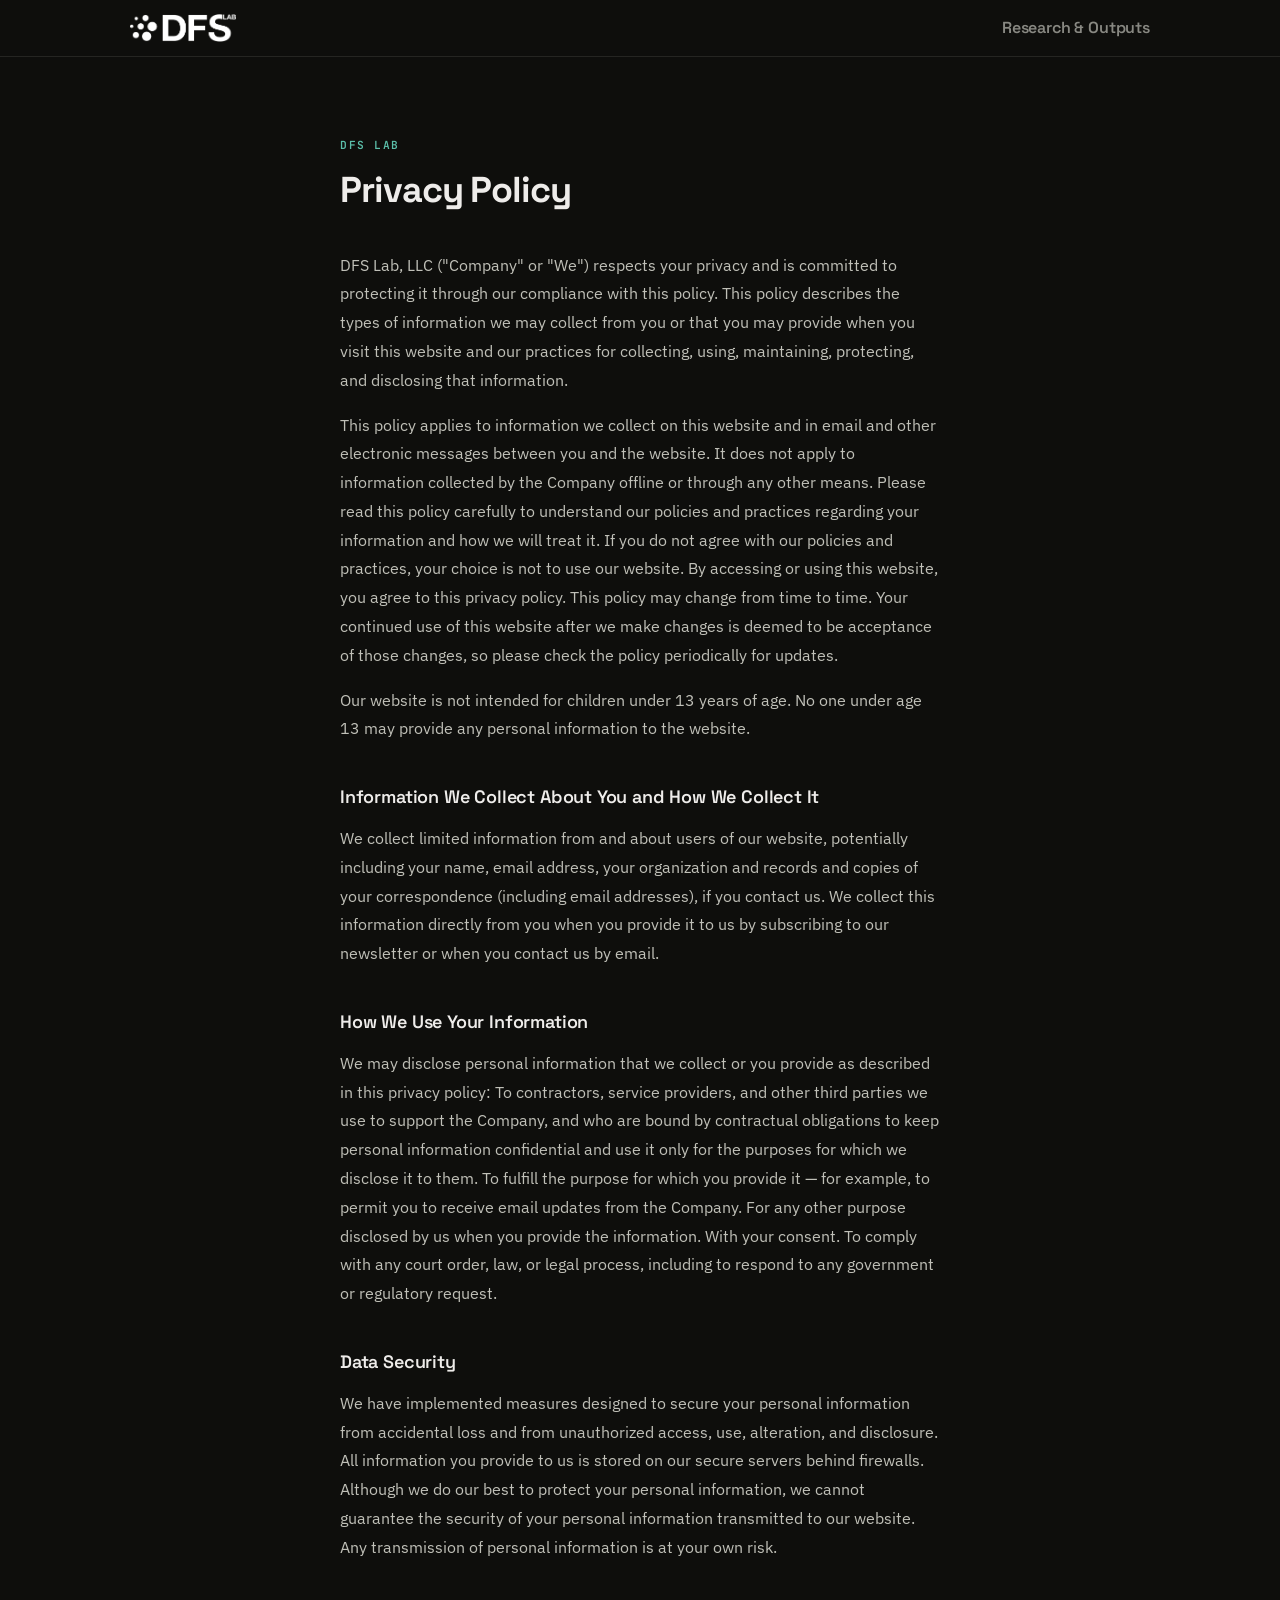
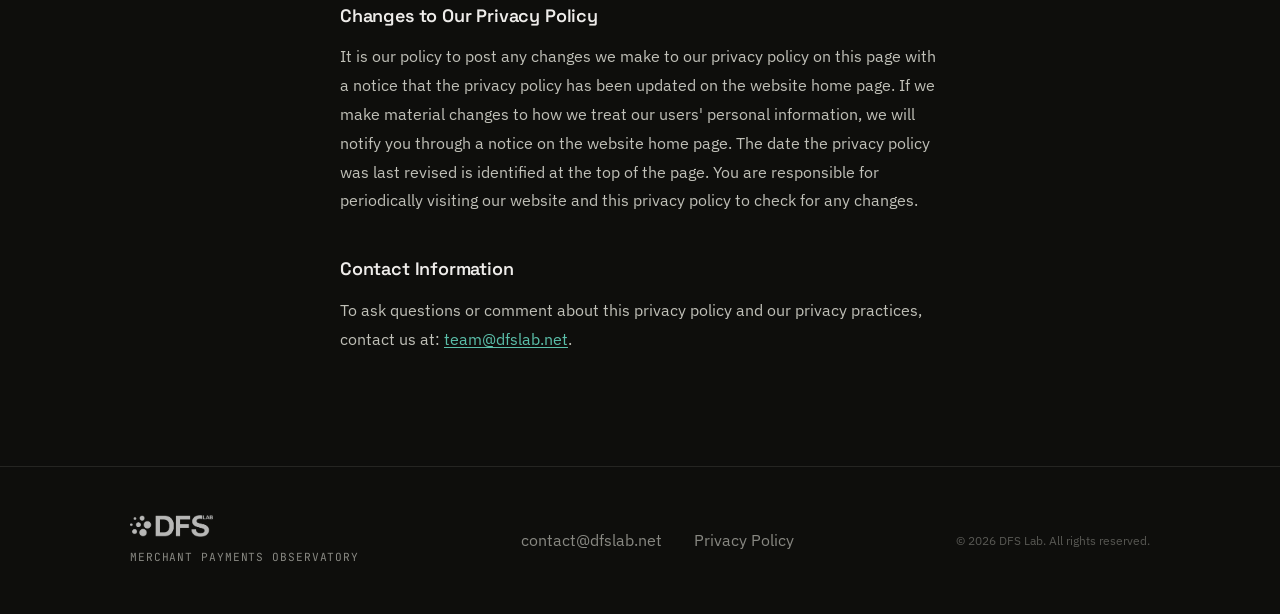
==== privacy.html @ a9be3bb3 "Add privacy policy page, remove Terms of Use, improve MPO title - Creates privacy.html with DFS Lab " ====
<!DOCTYPE html>
<html lang="en">
  <head>
    <meta charset="UTF-8" />
    <meta name="viewport" content="width=device-width, initial-scale=1.0" />

    <title>Privacy Policy — Merchant Payments Observatory</title>
    <meta name="description" content="Privacy policy for the Merchant Payments Observatory website." />

    <link rel="icon" type="image/png" sizes="32x32" href="assets/favicon-32.png" />
    <link rel="apple-touch-icon" sizes="180x180" href="assets/favicon-180.png" />

    <link rel="preconnect" href="https://fonts.googleapis.com" />
    <link rel="preconnect" href="https://fonts.gstatic.com" crossorigin />
    <link
      href="https://fonts.googleapis.com/css2?family=IBM+Plex+Sans:ital,wght@0,400;0,500;0,600;0,700;1,400&family=JetBrains+Mono:wght@500;600;700&family=Space+Grotesk:wght@400;500;600;700&display=swap"
      rel="stylesheet"
    />

    <link rel="stylesheet" href="style.css" />
    <style>
      .privacy {
        padding-block: var(--sp-20) var(--sp-24);
      }

      .privacy__inner {
        max-width: 680px;
      }

      .privacy__eyebrow {
        font-family: var(--font-mono);
        font-size: 0.7rem;
        font-weight: 600;
        letter-spacing: 0.14em;
        text-transform: uppercase;
        color: var(--color-accent);
        margin-bottom: var(--sp-4);
      }

      .privacy__title {
        font-family: var(--font-display);
        font-size: var(--text-2xl);
        font-weight: 700;
        letter-spacing: -0.03em;
        line-height: 1.1;
        color: var(--color-text);
        margin-bottom: var(--sp-10);
      }

      .privacy__body h2 {
        font-family: var(--font-display);
        font-size: var(--text-md);
        font-weight: 600;
        letter-spacing: -0.01em;
        color: var(--color-text);
        margin-top: var(--sp-10);
        margin-bottom: var(--sp-3);
      }

      .privacy__body p {
        font-family: var(--font-sans);
        font-size: var(--text-base);
        color: var(--color-text-secondary);
        line-height: 1.8;
        margin-bottom: var(--sp-4);
      }

      .privacy__body a {
        color: var(--color-accent);
        text-decoration: underline;
        text-underline-offset: 2px;
      }

      .privacy__body a:hover {
        color: var(--color-accent-hover);
      }
    </style>
  </head>

  <body>

    <!-- ===================== HEADER ===================== -->
    <header class="site-header">
      <div class="container">
        <nav class="nav" aria-label="Main navigation">
          <a href="index.html" class="nav__logo-link" aria-label="MPO home">
            <img src="assets/dfs-lab-logo.png" alt="DFS Lab" class="nav__logo" width="120" height="32" />
          </a>
          <div class="nav__links">
            <a href="research.html" class="nav__link">Research &amp; Outputs</a>
          </div>
        </nav>
      </div>
    </header>

    <!-- ===================== MAIN ===================== -->
    <main>
      <section class="privacy">
        <div class="container privacy__inner">
          <p class="privacy__eyebrow">DFS Lab</p>
          <h1 class="privacy__title">Privacy Policy</h1>

          <div class="privacy__body">

            <p>DFS Lab, LLC ("Company" or "We") respects your privacy and is committed to protecting it through our compliance with this policy. This policy describes the types of information we may collect from you or that you may provide when you visit this website and our practices for collecting, using, maintaining, protecting, and disclosing that information.</p>

            <p>This policy applies to information we collect on this website and in email and other electronic messages between you and the website. It does not apply to information collected by the Company offline or through any other means. Please read this policy carefully to understand our policies and practices regarding your information and how we will treat it. If you do not agree with our policies and practices, your choice is not to use our website. By accessing or using this website, you agree to this privacy policy. This policy may change from time to time. Your continued use of this website after we make changes is deemed to be acceptance of those changes, so please check the policy periodically for updates.</p>

            <p>Our website is not intended for children under 13 years of age. No one under age 13 may provide any personal information to the website.</p>

            <h2>Information We Collect About You and How We Collect It</h2>

            <p>We collect limited information from and about users of our website, potentially including your name, email address, your organization and records and copies of your correspondence (including email addresses), if you contact us. We collect this information directly from you when you provide it to us by subscribing to our newsletter or when you contact us by email.</p>

            <h2>How We Use Your Information</h2>

            <p>We may disclose personal information that we collect or you provide as described in this privacy policy: To contractors, service providers, and other third parties we use to support the Company, and who are bound by contractual obligations to keep personal information confidential and use it only for the purposes for which we disclose it to them. To fulfill the purpose for which you provide it — for example, to permit you to receive email updates from the Company. For any other purpose disclosed by us when you provide the information. With your consent. To comply with any court order, law, or legal process, including to respond to any government or regulatory request.</p>

            <h2>Data Security</h2>

            <p>We have implemented measures designed to secure your personal information from accidental loss and from unauthorized access, use, alteration, and disclosure. All information you provide to us is stored on our secure servers behind firewalls. Although we do our best to protect your personal information, we cannot guarantee the security of your personal information transmitted to our website. Any transmission of personal information is at your own risk.</p>

            <h2>Changes to Our Privacy Policy</h2>

            <p>It is our policy to post any changes we make to our privacy policy on this page with a notice that the privacy policy has been updated on the website home page. If we make material changes to how we treat our users' personal information, we will notify you through a notice on the website home page. The date the privacy policy was last revised is identified at the top of the page. You are responsible for periodically visiting our website and this privacy policy to check for any changes.</p>

            <h2>Contact Information</h2>

            <p>To ask questions or comment about this privacy policy and our privacy practices, contact us at: <a href="mailto:team@dfslab.net">team@dfslab.net</a>.</p>

          </div>
        </div>
      </section>
    </main>

    <!-- ===================== FOOTER ===================== -->
    <footer class="site-footer">
      <div class="container footer__inner">
        <div class="footer__brand">
          <img src="assets/dfs-lab-logo.png" alt="DFS Lab" class="footer__logo" />
          <span class="footer__tagline">Merchant Payments Observatory</span>
        </div>
        <nav class="footer__links" aria-label="Footer navigation">
          <a href="mailto:contact@dfslab.net" class="footer__link">contact@dfslab.net</a>
          <a href="privacy.html" class="footer__link">Privacy Policy</a>
        </nav>
        <p class="footer__legal">&copy; 2026 DFS Lab. All rights reserved.</p>
      </div>
    </footer>

  </body>
</html>
---- style.css ----
/*
  ============================================================
  MPO — Stylesheet
  Styled to match dfsweb ribbit theme
  ============================================================

  COLORS (dfsweb ribbit)
  ----------------------
  Background:      #0E0E0C
  Surface:         #151513
  Border:          #252522
  Border hover:    #3A3A36
  Text primary:    #EEECEA
  Text secondary:  #C0C0B8
  Text muted:      #888882
  Accent (teal):   #5BBFAA
  Accent hover:    #7DD4C2

  FONTS (dfsweb)
  --------------
  Display:  Space Grotesk  — headings
  Body:     IBM Plex Sans  — body copy
  Mono:     JetBrains Mono — eyebrows, labels, meta

  BUTTONS (ribbit)
  ----------------
  Primary: near-white fill (#EEECEA), dark text, teal on hover
  Outline: transparent, border #3A3A36, text secondary
  Radius: 4px (not pill)
  ============================================================
*/


/* ============================================================
   CUSTOM PROPERTIES
   ============================================================ */
:root {
  --color-accent:          #5BBFAA;
  --color-accent-hover:    #7DD4C2;
  --color-accent-dim:      #1A3D38;

  --color-bg:              #0E0E0C;
  --color-surface:         #151513;
  --color-border:          #252522;
  --color-border-hover:    #3A3A36;

  --color-text:            #EEECEA;
  --color-text-secondary:  #C0C0B8;
  --color-text-muted:      #888882;

  --color-disabled-bg:     #252522;
  --color-disabled-text:   #555550;

  /* Legacy aliases used in a few places */
  --color-primary:         #5BBFAA;
  --color-primary-dark:    #3FA390;
  --color-primary-light:   #1A3D38;
  --color-ink:             #EEECEA;

  --font-sans:     'IBM Plex Sans',  system-ui, -apple-system, sans-serif;
  --font-display:  'Space Grotesk',  'IBM Plex Sans', system-ui, sans-serif;
  --font-mono:     'JetBrains Mono', ui-monospace, 'Cascadia Code', monospace;

  --text-xs:   0.75rem;
  --text-sm:   1rem;
  --text-base: 1rem;
  --text-md:   1.125rem;
  --text-lg:   1.375rem;
  --text-xl:   1.75rem;
  --text-2xl:  2.25rem;
  --text-3xl:  3rem;

  --sp-1:  0.25rem;
  --sp-2:  0.5rem;
  --sp-3:  0.75rem;
  --sp-4:  1rem;
  --sp-5:  1.25rem;
  --sp-6:  1.5rem;
  --sp-8:  2rem;
  --sp-10: 2.5rem;
  --sp-12: 3rem;
  --sp-16: 4rem;
  --sp-20: 5rem;
  --sp-24: 6rem;

  /* Keep legacy space vars pointing at sp equivalents */
  --space-xs:  var(--sp-1);
  --space-sm:  var(--sp-2);
  --space-md:  var(--sp-4);
  --space-lg:  var(--sp-6);
  --space-xl:  var(--sp-8);
  --space-2xl: var(--sp-12);
  --space-3xl: var(--sp-16);
  --space-4xl: var(--sp-20);
  --space-5xl: var(--sp-24);

  --container-max: 1100px;
  --container-pad: var(--sp-10);

  --radius-sm:   4px;
  --radius-md:   8px;
  --radius-lg:   8px;
  --radius-xl:   8px;
  --radius-full: 9999px;

  --transition: 180ms ease;
  --transition-fast: 180ms ease;
  --transition-base: 180ms ease;
}


/* ============================================================
   RESET & BASE
   ============================================================ */
*, *::before, *::after {
  box-sizing: border-box;
  margin: 0;
  padding: 0;
}

html {
  font-size: 16px;
  scroll-behavior: smooth;
  -webkit-text-size-adjust: 100%;
}

body {
  font-family: var(--font-sans);
  font-size: var(--text-base);
  line-height: 1.6;
  color: var(--color-text);
  background-color: var(--color-bg);
  -webkit-font-smoothing: antialiased;
  -moz-osx-font-smoothing: grayscale;
}

img, svg { display: block; max-width: 100%; }
a { color: inherit; text-decoration: none; }
ul { list-style: none; }
button { font-family: inherit; cursor: pointer; }


/* ============================================================
   LAYOUT
   ============================================================ */
.container {
  width: 100%;
  max-width: var(--container-max);
  margin-inline: auto;
  padding-inline: var(--container-pad);
}

@media (max-width: 480px) {
  :root { --container-pad: var(--sp-5); }
}


/* ============================================================
   HEADER / NAV — flat, no blur (ribbit)
   ============================================================ */
.site-header {
  position: sticky;
  top: 0;
  z-index: 100;
  background-color: var(--color-bg);
  border-bottom: 1px solid var(--color-border);
}

.nav {
  display: flex;
  align-items: center;
  justify-content: space-between;
  height: 56px;
  gap: var(--sp-8);
}

.nav__logo-link {
  display: flex;
  align-items: center;
  text-decoration: none;
  flex-shrink: 0;
}

/* Invert logo to be visible on dark background */
.nav__logo {
  height: 28px;
  width: auto;
  display: block;
  filter: brightness(0) invert(1);
}

.nav__links {
  display: flex;
  align-items: center;
  gap: var(--sp-8);
}

.nav__link {
  font-family: var(--font-display);
  font-size: var(--text-base);
  font-weight: 600;
  letter-spacing: -0.01em;
  color: var(--color-text-muted);
  text-decoration: none;
  transition: color var(--transition);
}

.nav__link:hover { color: var(--color-text); }

.nav__link:focus-visible {
  outline: 2px solid var(--color-accent);
  outline-offset: 3px;
  border-radius: var(--radius-sm);
}


/* ============================================================
   BUTTONS — ribbit style
   ============================================================ */
.btn {
  display: inline-flex;
  align-items: center;
  justify-content: center;
  gap: var(--sp-2);
  padding: var(--sp-3) var(--sp-6);
  font-family: var(--font-mono);
  font-size: 0.75rem;
  font-weight: 600;
  letter-spacing: 0.1em;
  text-transform: uppercase;
  line-height: 1;
  border-radius: var(--radius-sm);
  border: 1.5px solid transparent;
  text-decoration: none;
  transition:
    background-color var(--transition),
    border-color var(--transition),
    color var(--transition);
  white-space: nowrap;
  cursor: pointer;
}

/* Primary — near-white fill, dark text; teal on hover */
.btn--primary {
  background-color: var(--color-text);
  border-color: var(--color-text);
  color: var(--color-bg);
}

.btn--primary:hover {
  background-color: var(--color-accent);
  border-color: var(--color-accent);
  color: var(--color-bg);
}

.btn--primary:focus-visible {
  outline: 2px solid var(--color-accent);
  outline-offset: 3px;
}

/* Outline — dark border, secondary text */
.btn--outline {
  background-color: transparent;
  border-color: var(--color-border-hover);
  color: var(--color-text-secondary);
}

.btn--outline:hover {
  border-color: var(--color-text-secondary);
  color: var(--color-text);
}

.btn--outline:focus-visible {
  outline: 2px solid var(--color-accent);
  outline-offset: 3px;
}

/* Disabled */
.btn--disabled {
  background-color: var(--color-disabled-bg);
  border-color: var(--color-disabled-bg);
  color: var(--color-disabled-text);
  cursor: not-allowed;
  pointer-events: none;
}

.cta-group__disabled-wrapper {
  display: flex;
  flex-direction: column;
  align-items: flex-start;
  gap: var(--sp-2);
}


/* ============================================================
   BADGES
   ============================================================ */
.badge {
  display: inline-flex;
  align-items: center;
  padding: 0.2rem 0.65rem;
  font-family: var(--font-mono);
  font-size: 0.65rem;
  font-weight: 600;
  letter-spacing: 0.1em;
  text-transform: uppercase;
  border-radius: var(--radius-full);
  border: 1px solid transparent;
  line-height: 1.5;
  white-space: nowrap;
}

.badge--soon {
  background-color: var(--color-surface);
  border-color: var(--color-border);
  color: var(--color-text-muted);
}

.badge--launching {
  background-color: var(--color-accent-dim);
  border-color: #2E6B5E;
  color: var(--color-accent);
}


/* ============================================================
   HERO — full-bleed background image
   ============================================================ */
.hero {
  position: relative;
  min-height: 92vh;
  display: flex;
  align-items: flex-end;
  background-color: var(--color-bg);
  background-image: url('assets/market-payment.jpg');
  background-size: cover;
  background-position: center 25%;
  overflow: hidden;
  padding-bottom: var(--sp-24);
}

.hero::before {
  content: '';
  position: absolute;
  inset: 0;
  background: linear-gradient(
    to top,
    rgba(14, 14, 12, 0.95) 0%,
    rgba(14, 14, 12, 0.55) 40%,
    rgba(14, 14, 12, 0.08) 100%
  );
}

.hero__inner {
  position: relative;
  z-index: 1;
  width: 100%;
}

.hero__content {
  display: flex;
  flex-direction: column;
  gap: var(--sp-6);
  max-width: 640px;
}

.hero__eyebrow {
  font-family: var(--font-mono);
  font-size: 0.7rem;
  font-weight: 600;
  letter-spacing: 0.14em;
  text-transform: uppercase;
  color: var(--color-accent);
}

.hero__eyebrow--title {
  font-family: var(--font-display);
  font-size: var(--text-md);
  font-weight: 600;
  letter-spacing: -0.01em;
  text-transform: none;
  color: var(--color-accent);
}

.hero__title {
  font-family: var(--font-display);
  font-size: clamp(2rem, 5.2vw, 4.2rem);
  font-weight: 700;
  letter-spacing: -0.03em;
  line-height: 1.05;
  color: var(--color-text);
}

.hero__description {
  font-family: var(--font-sans);
  font-size: var(--text-md);
  font-weight: 400;
  color: var(--color-text-secondary);
  line-height: 1.7;
  max-width: 500px;
  letter-spacing: -0.005em;
}

.hero__ctas {
  display: flex;
  flex-wrap: wrap;
  align-items: flex-start;
  gap: var(--sp-3);
  padding-top: var(--sp-2);
}

/* On dark hero background, primary button uses accent colour */
.hero .btn--primary {
  background-color: var(--color-text);
  border-color: var(--color-text);
  color: var(--color-bg);
}

.hero .btn--primary:hover {
  background-color: var(--color-accent);
  border-color: var(--color-accent);
}

.hero .btn--disabled {
  background-color: rgba(255, 255, 255, 0.08);
  border-color: rgba(255, 255, 255, 0.08);
  color: rgba(255, 255, 255, 0.28);
}

.hero .badge--soon {
  background-color: transparent;
  border-color: rgba(255, 255, 255, 0.18);
  color: rgba(255, 255, 255, 0.38);
}


/* ============================================================
   FOOTER
   ============================================================ */
.site-footer {
  background-color: var(--color-bg);
  border-top: 1px solid var(--color-border);
  padding-block: var(--sp-12);
}

.footer__inner {
  display: flex;
  flex-direction: column;
  gap: var(--sp-8);
}

@media (min-width: 768px) {
  .footer__inner {
    flex-direction: row;
    align-items: center;
    justify-content: space-between;
  }
}

.footer__brand {
  display: flex;
  flex-direction: column;
  gap: var(--sp-3);
}

.footer__logo {
  height: 22px;
  width: auto;
  display: block;
  align-self: flex-start;
  filter: brightness(0) invert(1);
  opacity: 0.7;
}

.footer__tagline {
  font-family: var(--font-mono);
  font-size: 0.7rem;
  letter-spacing: 0.08em;
  text-transform: uppercase;
  color: var(--color-text-muted);
}

.footer__links {
  display: flex;
  flex-wrap: wrap;
  gap: var(--sp-4) var(--sp-8);
  align-items: center;
}

.footer__link {
  font-size: var(--text-base);
  color: var(--color-text-muted);
  text-decoration: none;
  transition: color var(--transition);
}

.footer__link:hover { color: var(--color-text); }

.footer__link:focus-visible {
  outline: 2px solid var(--color-accent);
  outline-offset: 3px;
  border-radius: var(--radius-sm);
}

.footer__legal {
  font-size: 0.75rem;
  color: var(--color-text-muted);
  opacity: 0.6;
}

@media (min-width: 768px) {
  .footer__legal { text-align: right; white-space: nowrap; }
}


/* ============================================================
   MOBILE
   ============================================================ */
@media (max-width: 575px) {
  .hero {
    min-height: 85vh;
    padding-bottom: var(--sp-16);
    background-position: 60% 25%;
  }
}


/* ============================================================
   ACCESSIBILITY — reduced motion
   ============================================================ */
@media (prefers-reduced-motion: reduce) {
  *, *::before, *::after {
    transition-duration: 0.01ms !important;
    animation-duration: 0.01ms !important;
  }
}
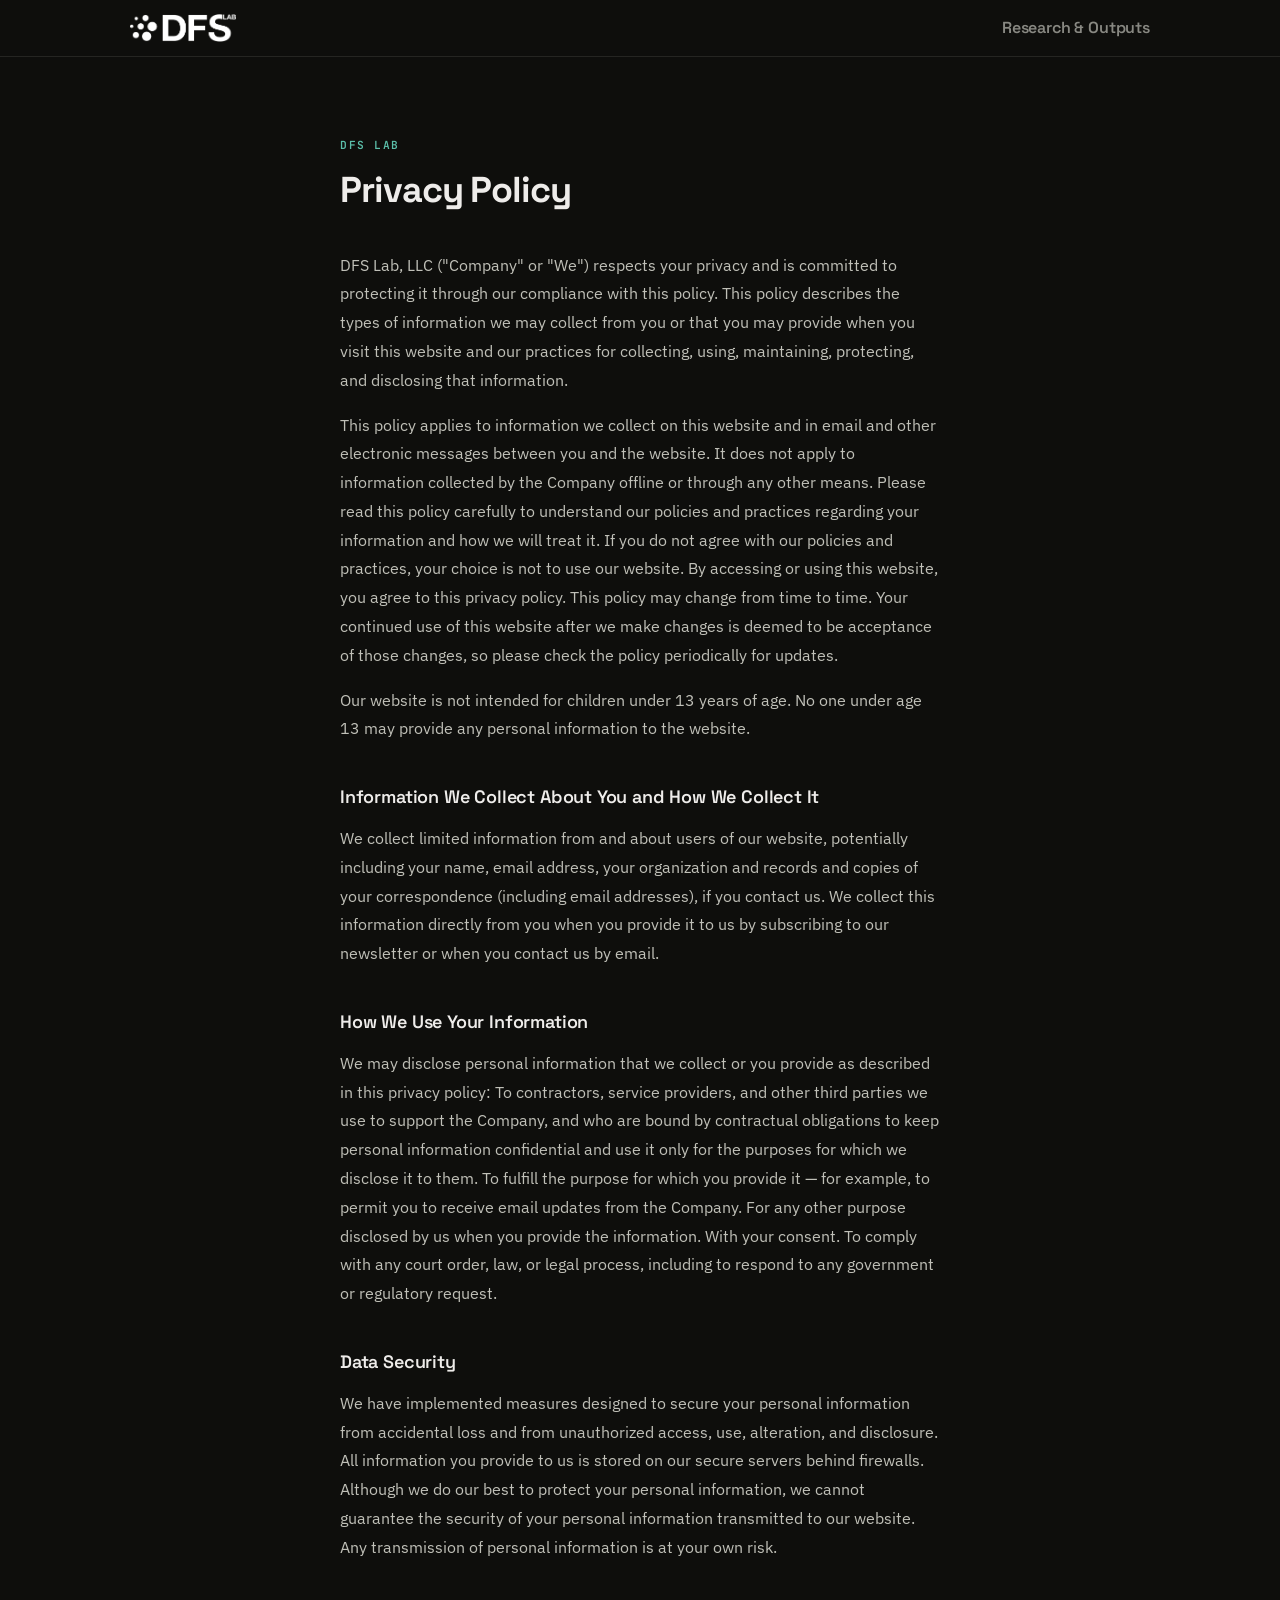
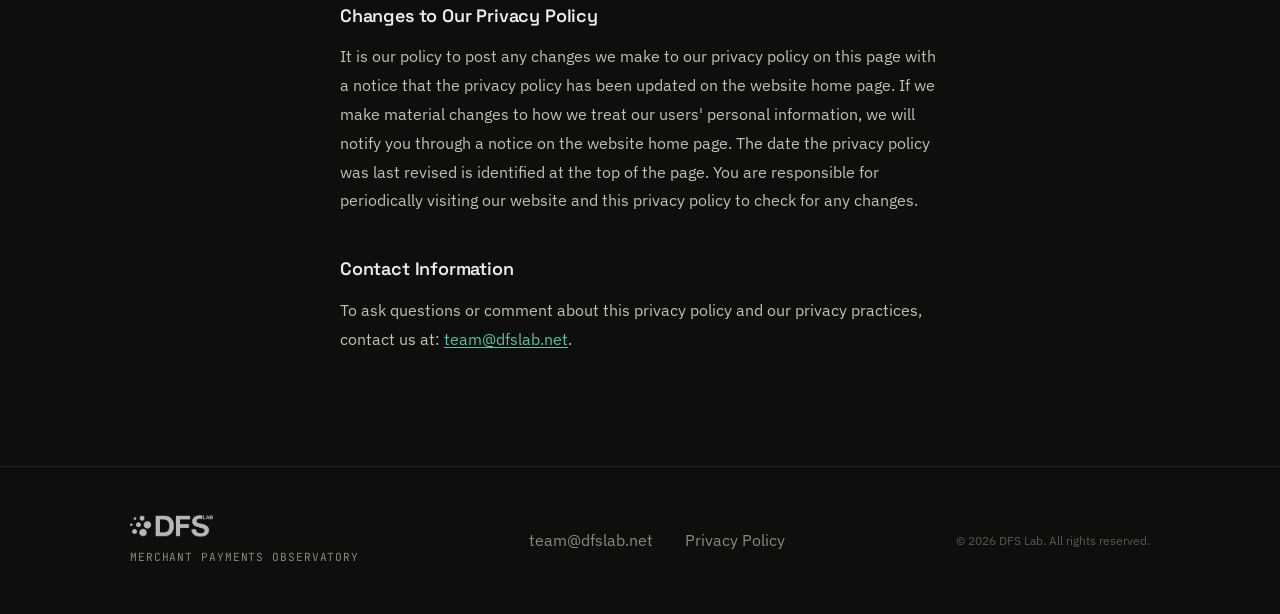
==== commit 42a11042: "Update footer email to team@dfslab.net across all pages Co-Authored-By: Claude Sonnet 4.6 <noreply@a" ====
--- a/privacy.html
+++ b/privacy.html
@@ -141,7 +141,7 @@
           <span class="footer__tagline">Merchant Payments Observatory</span>
         </div>
         <nav class="footer__links" aria-label="Footer navigation">
-          <a href="mailto:contact@dfslab.net" class="footer__link">contact@dfslab.net</a>
+          <a href="mailto:team@dfslab.net" class="footer__link">team@dfslab.net</a>
           <a href="privacy.html" class="footer__link">Privacy Policy</a>
         </nav>
         <p class="footer__legal">&copy; 2026 DFS Lab. All rights reserved.</p>
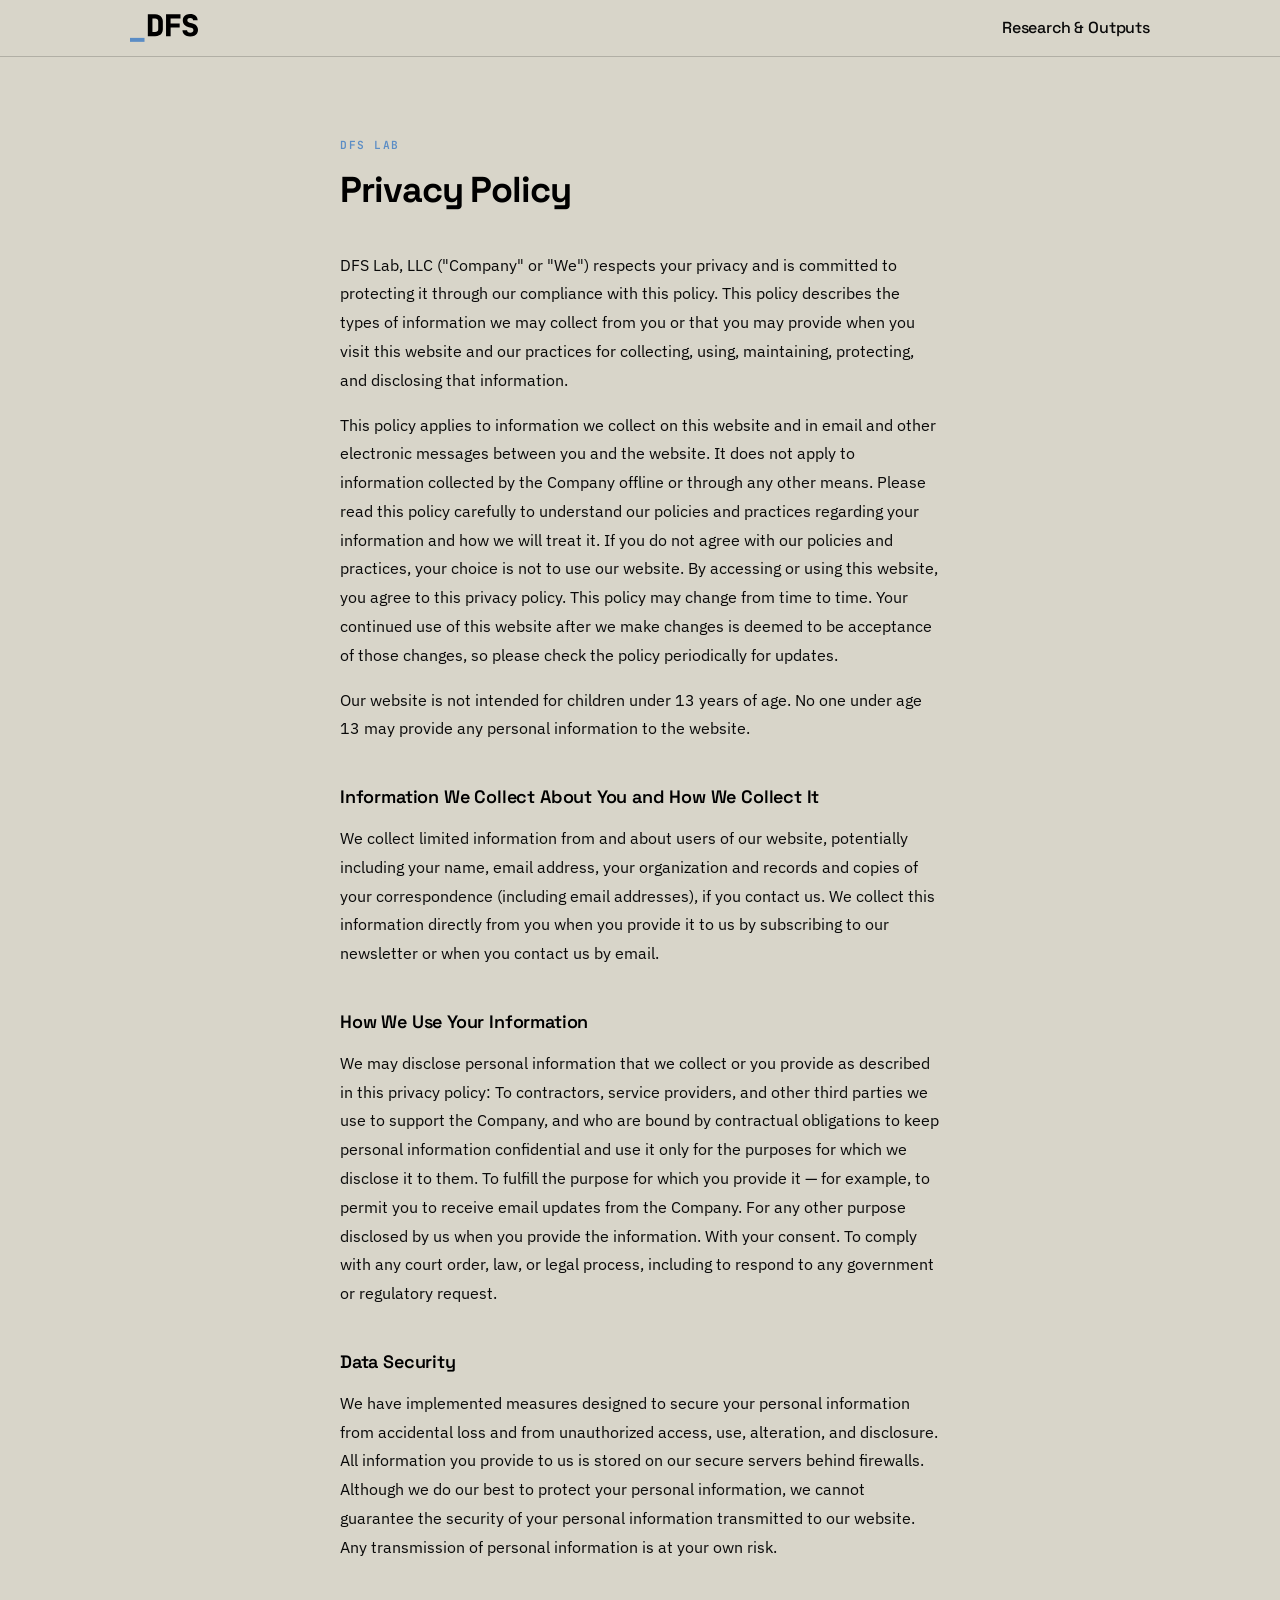
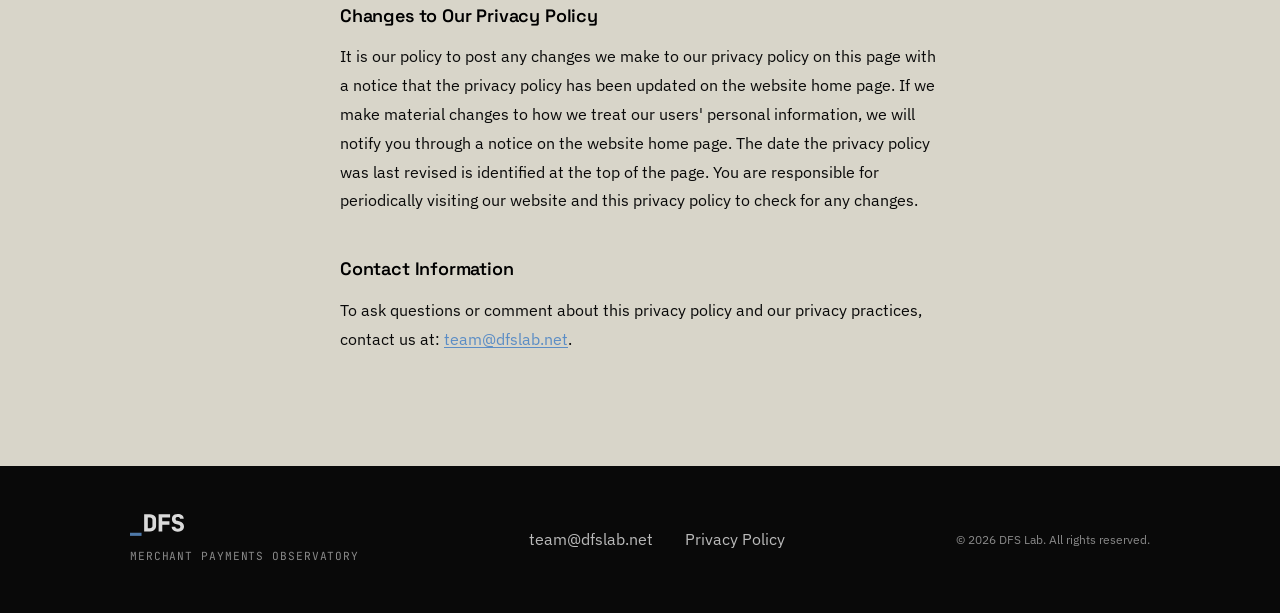
==== commit b6eaa877: "Rebrand to DFS mono theme and add Nigeria country support - Apply DFS mono theme: warm stone #D8D5C9" ====
--- a/privacy.html
+++ b/privacy.html
@@ -84,7 +84,7 @@
       <div class="container">
         <nav class="nav" aria-label="Main navigation">
           <a href="index.html" class="nav__logo-link" aria-label="MPO home">
-            <img src="assets/dfs-lab-logo.png" alt="DFS Lab" class="nav__logo" width="120" height="32" />
+            <img src="assets/logo-primary.svg" alt="DFS" class="nav__logo" />
           </a>
           <div class="nav__links">
             <a href="research.html" class="nav__link">Research &amp; Outputs</a>
@@ -137,7 +137,7 @@
     <footer class="site-footer">
       <div class="container footer__inner">
         <div class="footer__brand">
-          <img src="assets/dfs-lab-logo.png" alt="DFS Lab" class="footer__logo" />
+          <img src="assets/logo-reverse.svg" alt="DFS" class="footer__logo" />
           <span class="footer__tagline">Merchant Payments Observatory</span>
         </div>
         <nav class="footer__links" aria-label="Footer navigation">
--- a/style.css
+++ b/style.css
@@ -1,32 +1,35 @@
 /*
   ============================================================
   MPO — Stylesheet
-  Styled to match dfsweb ribbit theme
+  Aligned to DFS brand — "mono" theme
   ============================================================
 
-  COLORS (dfsweb ribbit)
-  ----------------------
-  Background:      #0E0E0C
-  Surface:         #151513
-  Border:          #252522
-  Border hover:    #3A3A36
-  Text primary:    #EEECEA
-  Text secondary:  #C0C0B8
-  Text muted:      #888882
-  Accent (teal):   #5BBFAA
-  Accent hover:    #7DD4C2
-
-  FONTS (dfsweb)
-  --------------
-  Display:  Space Grotesk  — headings
-  Body:     IBM Plex Sans  — body copy
-  Mono:     JetBrains Mono — eyebrows, labels, meta
-
-  BUTTONS (ribbit)
-  ----------------
-  Primary: near-white fill (#EEECEA), dark text, teal on hover
-  Outline: transparent, border #3A3A36, text secondary
-  Radius: 4px (not pill)
+  MONO THEME (dfsweb data-theme="mono")
+  --------------------------------------
+  Background:      #D8D5C9  (warm stone — all sections same surface)
+  Border:          rgba(0,0,0,0.18)
+  Border hover:    rgba(0,0,0,0.36)
+  Text primary:    #000000
+  Text secondary:  #090909
+  Text muted:      rgba(9,9,9,0.68)
+  Accent (blue):   #5B8DC5
+  Dark panel:      #090909 (footer)
+  Dark text:       #FFFFFF / rgba whites
+
+  BUTTONS
+  -------
+  Primary: black fill, stone text; hover → steel blue + white
+  Outline: transparent, dark border, dark text
+
+  CARDS
+  -----
+  Flat — transparent bg, no border-radius, border-bottom only
+
+  FONTS (DFS brand)
+  -----------------
+  Display:  Space Grotesk 300 — headings (thin)
+  Body:     IBM Plex Sans
+  Mono:     JetBrains Mono — labels, eyebrows, buttons
   ============================================================
 */
 
@@ -35,27 +38,27 @@
    CUSTOM PROPERTIES
    ============================================================ */
 :root {
-  --color-accent:          #5BBFAA;
-  --color-accent-hover:    #7DD4C2;
-  --color-accent-dim:      #1A3D38;
-
-  --color-bg:              #0E0E0C;
-  --color-surface:         #151513;
-  --color-border:          #252522;
-  --color-border-hover:    #3A3A36;
-
-  --color-text:            #EEECEA;
-  --color-text-secondary:  #C0C0B8;
-  --color-text-muted:      #888882;
-
-  --color-disabled-bg:     #252522;
-  --color-disabled-text:   #555550;
-
-  /* Legacy aliases used in a few places */
-  --color-primary:         #5BBFAA;
-  --color-primary-dark:    #3FA390;
-  --color-primary-light:   #1A3D38;
-  --color-ink:             #EEECEA;
+  --color-accent:          #5B8DC5;
+  --color-accent-hover:    #5B8DC5;
+  --color-accent-dim:      rgba(91, 141, 197, 0.12);
+
+  --color-bg:              #D8D5C9;   /* warm stone */
+  --color-surface:         #D8D5C9;   /* no elevation — same as bg */
+  --color-border:          rgba(0, 0, 0, 0.18);
+  --color-border-hover:    rgba(0, 0, 0, 0.36);
+
+  --color-text:            #000000;
+  --color-text-secondary:  #090909;
+  --color-text-muted:      rgba(9, 9, 9, 0.68);
+
+  --color-disabled-bg:     rgba(0, 0, 0, 0.1);
+  --color-disabled-text:   rgba(9, 9, 9, 0.35);
+
+  /* Dark panel tokens (footer, overlays) */
+  --mono-dark:             #090909;
+  --mono-dark-text:        #FFFFFF;
+  --mono-dark-secondary:   rgba(255, 255, 255, 0.72);
+  --mono-dark-muted:       rgba(255, 255, 255, 0.52);
 
   --font-sans:     'IBM Plex Sans',  system-ui, -apple-system, sans-serif;
   --font-display:  'Space Grotesk',  'IBM Plex Sans', system-ui, sans-serif;
@@ -83,29 +86,14 @@
   --sp-20: 5rem;
   --sp-24: 6rem;
 
-  /* Keep legacy space vars pointing at sp equivalents */
-  --space-xs:  var(--sp-1);
-  --space-sm:  var(--sp-2);
-  --space-md:  var(--sp-4);
-  --space-lg:  var(--sp-6);
-  --space-xl:  var(--sp-8);
-  --space-2xl: var(--sp-12);
-  --space-3xl: var(--sp-16);
-  --space-4xl: var(--sp-20);
-  --space-5xl: var(--sp-24);
-
   --container-max: 1100px;
   --container-pad: var(--sp-10);
 
   --radius-sm:   4px;
   --radius-md:   8px;
-  --radius-lg:   8px;
-  --radius-xl:   8px;
   --radius-full: 9999px;
 
   --transition: 180ms ease;
-  --transition-fast: 180ms ease;
-  --transition-base: 180ms ease;
 }
 
 
@@ -139,6 +127,12 @@
 ul { list-style: none; }
 button { font-family: inherit; cursor: pointer; }
 
+:focus-visible {
+  outline: 2px solid var(--color-accent);
+  outline-offset: 3px;
+  border-radius: var(--radius-sm);
+}
+
 
 /* ============================================================
    LAYOUT
@@ -156,7 +150,7 @@
 
 
 /* ============================================================
-   HEADER / NAV — flat, no blur (ribbit)
+   HEADER / NAV — flat stone, no blur
    ============================================================ */
 .site-header {
   position: sticky;
@@ -181,12 +175,10 @@
   flex-shrink: 0;
 }
 
-/* Invert logo to be visible on dark background */
 .nav__logo {
   height: 28px;
   width: auto;
   display: block;
-  filter: brightness(0) invert(1);
 }
 
 .nav__links {
@@ -198,14 +190,18 @@
 .nav__link {
   font-family: var(--font-display);
   font-size: var(--text-base);
-  font-weight: 600;
+  font-weight: 500;
   letter-spacing: -0.01em;
-  color: var(--color-text-muted);
+  color: var(--color-text-secondary);
   text-decoration: none;
   transition: color var(--transition);
 }
 
-.nav__link:hover { color: var(--color-text); }
+.nav__link:hover { color: var(--color-accent); }
+
+.nav__link--active {
+  color: var(--color-text);
+}
 
 .nav__link:focus-visible {
   outline: 2px solid var(--color-accent);
@@ -213,9 +209,32 @@
   border-radius: var(--radius-sm);
 }
 
-
-/* ============================================================
-   BUTTONS — ribbit style
+/* Country sub-links in nav */
+.nav__country-links {
+  display: flex;
+  align-items: center;
+  gap: var(--sp-3);
+  padding-left: var(--sp-4);
+  border-left: 1px solid var(--color-border);
+}
+
+.nav__country-link {
+  font-family: var(--font-mono);
+  font-size: 0.7rem;
+  font-weight: 600;
+  letter-spacing: 0.1em;
+  text-transform: uppercase;
+  color: var(--color-text-muted);
+  text-decoration: none;
+  transition: color var(--transition);
+}
+
+.nav__country-link:hover { color: var(--color-accent); }
+
+
+/* ============================================================
+   BUTTONS — mono style
+   Primary: black fill, stone text; hover → blue
    ============================================================ */
 .btn {
   display: inline-flex;
@@ -230,7 +249,7 @@
   text-transform: uppercase;
   line-height: 1;
   border-radius: var(--radius-sm);
-  border: 1.5px solid transparent;
+  border: 1px solid transparent;
   text-decoration: none;
   transition:
     background-color var(--transition),
@@ -240,7 +259,7 @@
   cursor: pointer;
 }
 
-/* Primary — near-white fill, dark text; teal on hover */
+/* Primary — black fill, stone text; blue on hover */
 .btn--primary {
   background-color: var(--color-text);
   border-color: var(--color-text);
@@ -250,7 +269,7 @@
 .btn--primary:hover {
   background-color: var(--color-accent);
   border-color: var(--color-accent);
-  color: var(--color-bg);
+  color: #FFFFFF;
 }
 
 .btn--primary:focus-visible {
@@ -258,7 +277,7 @@
   outline-offset: 3px;
 }
 
-/* Outline — dark border, secondary text */
+/* Outline */
 .btn--outline {
   background-color: transparent;
   border-color: var(--color-border-hover);
@@ -266,7 +285,7 @@
 }
 
 .btn--outline:hover {
-  border-color: var(--color-text-secondary);
+  border-color: var(--color-text);
   color: var(--color-text);
 }
 
@@ -311,27 +330,33 @@
 }
 
 .badge--soon {
-  background-color: var(--color-surface);
+  background-color: transparent;
   border-color: var(--color-border);
   color: var(--color-text-muted);
 }
 
 .badge--launching {
   background-color: var(--color-accent-dim);
-  border-color: #2E6B5E;
+  border-color: rgba(91, 141, 197, 0.3);
   color: var(--color-accent);
 }
 
-
-/* ============================================================
-   HERO — full-bleed background image
+.badge--nigeria {
+  background-color: rgba(200, 160, 60, 0.12);
+  border-color: rgba(200, 160, 60, 0.3);
+  color: rgba(140, 90, 0, 0.9);
+}
+
+
+/* ============================================================
+   HERO — full-bleed photo on stone-themed page
    ============================================================ */
 .hero {
   position: relative;
   min-height: 92vh;
   display: flex;
   align-items: flex-end;
-  background-color: var(--color-bg);
+  background-color: var(--mono-dark);
   background-image: url('assets/market-payment.jpg');
   background-size: cover;
   background-position: center 25%;
@@ -345,9 +370,9 @@
   inset: 0;
   background: linear-gradient(
     to top,
-    rgba(14, 14, 12, 0.95) 0%,
-    rgba(14, 14, 12, 0.55) 40%,
-    rgba(14, 14, 12, 0.08) 100%
+    rgba(9, 9, 9, 0.97) 0%,
+    rgba(9, 9, 9, 0.55) 40%,
+    rgba(9, 9, 9, 0.1) 100%
   );
 }
 
@@ -361,43 +386,44 @@
   display: flex;
   flex-direction: column;
   gap: var(--sp-6);
-  max-width: 640px;
-}
-
+  max-width: 680px;
+}
+
+/* Hero text — always on dark photo, always light */
 .hero__eyebrow {
   font-family: var(--font-mono);
   font-size: 0.7rem;
   font-weight: 600;
   letter-spacing: 0.14em;
   text-transform: uppercase;
-  color: var(--color-accent);
+  color: rgba(91, 141, 197, 0.9);
 }
 
 .hero__eyebrow--title {
   font-family: var(--font-display);
   font-size: var(--text-md);
-  font-weight: 600;
+  font-weight: 400;
   letter-spacing: -0.01em;
   text-transform: none;
-  color: var(--color-accent);
+  color: rgba(91, 141, 197, 0.9);
 }
 
 .hero__title {
   font-family: var(--font-display);
-  font-size: clamp(2rem, 5.2vw, 4.2rem);
-  font-weight: 700;
+  font-size: clamp(2.2rem, 5.5vw, 4.5rem);
+  font-weight: 300;
   letter-spacing: -0.03em;
   line-height: 1.05;
-  color: var(--color-text);
+  color: #FFFFFF;
 }
 
 .hero__description {
   font-family: var(--font-sans);
   font-size: var(--text-md);
   font-weight: 400;
-  color: var(--color-text-secondary);
+  color: var(--mono-dark-secondary);
   line-height: 1.7;
-  max-width: 500px;
+  max-width: 520px;
   letter-spacing: -0.005em;
 }
 
@@ -409,16 +435,17 @@
   padding-top: var(--sp-2);
 }
 
-/* On dark hero background, primary button uses accent colour */
+/* Hero buttons — white fill on dark photo, matching mono pattern */
 .hero .btn--primary {
-  background-color: var(--color-text);
-  border-color: var(--color-text);
-  color: var(--color-bg);
+  background-color: #FFFFFF;
+  border-color: #FFFFFF;
+  color: var(--mono-dark);
 }
 
 .hero .btn--primary:hover {
   background-color: var(--color-accent);
   border-color: var(--color-accent);
+  color: #FFFFFF;
 }
 
 .hero .btn--disabled {
@@ -435,12 +462,146 @@
 
 
 /* ============================================================
-   FOOTER
+   COUNTRIES SECTION — homepage market overview
+   ============================================================ */
+.countries {
+  padding-block: var(--sp-20);
+  border-bottom: 1px solid var(--color-border);
+}
+
+.countries__header {
+  margin-bottom: var(--sp-10);
+}
+
+.countries__eyebrow {
+  font-family: var(--font-mono);
+  font-size: var(--text-xs);
+  font-weight: 600;
+  letter-spacing: 0.12em;
+  text-transform: uppercase;
+  color: var(--color-text-muted);
+  margin-bottom: var(--sp-4);
+}
+
+.countries__title {
+  font-family: var(--font-display);
+  font-size: clamp(1.8rem, 4vw, 3rem);
+  font-weight: 300;
+  letter-spacing: -0.03em;
+  line-height: 1.1;
+  color: var(--color-text);
+}
+
+.countries__grid {
+  display: grid;
+  grid-template-columns: 1fr;
+  gap: 0;
+  border-top: 1px solid var(--color-border);
+}
+
+@media (min-width: 600px) {
+  .countries__grid {
+    grid-template-columns: 1fr 1fr;
+  }
+}
+
+/* Flat mono card — border-bottom only, no radius, no shadow */
+.country-card {
+  display: flex;
+  flex-direction: column;
+  gap: var(--sp-5);
+  padding: var(--sp-8) 0;
+  border-bottom: 1px solid var(--color-border);
+  text-decoration: none;
+  color: inherit;
+  transition: background var(--transition);
+}
+
+@media (min-width: 600px) {
+  .country-card:nth-child(odd) {
+    padding-right: var(--sp-8);
+    border-right: 1px solid var(--color-border);
+  }
+  .country-card:nth-child(even) {
+    padding-left: var(--sp-8);
+  }
+}
+
+.country-card:hover {
+  background: rgba(0, 0, 0, 0.03);
+}
+
+.country-card__flag {
+  font-size: 1.75rem;
+  line-height: 1;
+}
+
+.country-card__body {
+  flex: 1;
+  display: flex;
+  flex-direction: column;
+  gap: var(--sp-2);
+}
+
+.country-card__name {
+  font-family: var(--font-display);
+  font-size: var(--text-xl);
+  font-weight: 300;
+  letter-spacing: -0.02em;
+  color: var(--color-text);
+}
+
+.country-card__status {
+  font-family: var(--font-mono);
+  font-size: var(--text-xs);
+  font-weight: 600;
+  letter-spacing: 0.08em;
+  text-transform: uppercase;
+  color: var(--color-text-muted);
+}
+
+.country-card--active .country-card__status {
+  color: var(--color-accent);
+}
+
+.country-card__desc {
+  font-family: var(--font-sans);
+  font-size: var(--text-base);
+  color: var(--color-text-secondary);
+  line-height: 1.65;
+  margin-top: var(--sp-1);
+}
+
+.country-card__cta {
+  font-family: var(--font-mono);
+  font-size: 0.7rem;
+  font-weight: 600;
+  letter-spacing: 0.08em;
+  text-transform: uppercase;
+  color: var(--color-accent);
+  display: flex;
+  align-items: center;
+  gap: var(--sp-2);
+  transition: gap var(--transition);
+}
+
+.country-card:hover .country-card__cta {
+  gap: var(--sp-3);
+}
+
+.country-card__cta--muted {
+  color: var(--color-text-muted);
+}
+
+
+/* ============================================================
+   FOOTER — dark panel (mono dark)
    ============================================================ */
 .site-footer {
-  background-color: var(--color-bg);
-  border-top: 1px solid var(--color-border);
+  background-color: var(--mono-dark);
+  border-top: none;
   padding-block: var(--sp-12);
+  color: var(--mono-dark-text);
 }
 
 .footer__inner {
@@ -468,8 +629,7 @@
   width: auto;
   display: block;
   align-self: flex-start;
-  filter: brightness(0) invert(1);
-  opacity: 0.7;
+  opacity: 0.85;
 }
 
 .footer__tagline {
@@ -477,7 +637,7 @@
   font-size: 0.7rem;
   letter-spacing: 0.08em;
   text-transform: uppercase;
-  color: var(--color-text-muted);
+  color: var(--mono-dark-muted);
 }
 
 .footer__links {
@@ -489,12 +649,12 @@
 
 .footer__link {
   font-size: var(--text-base);
-  color: var(--color-text-muted);
+  color: var(--mono-dark-secondary);
   text-decoration: none;
   transition: color var(--transition);
 }
 
-.footer__link:hover { color: var(--color-text); }
+.footer__link:hover { color: var(--color-accent); }
 
 .footer__link:focus-visible {
   outline: 2px solid var(--color-accent);
@@ -504,8 +664,7 @@
 
 .footer__legal {
   font-size: 0.75rem;
-  color: var(--color-text-muted);
-  opacity: 0.6;
+  color: var(--mono-dark-muted);
 }
 
 @media (min-width: 768px) {
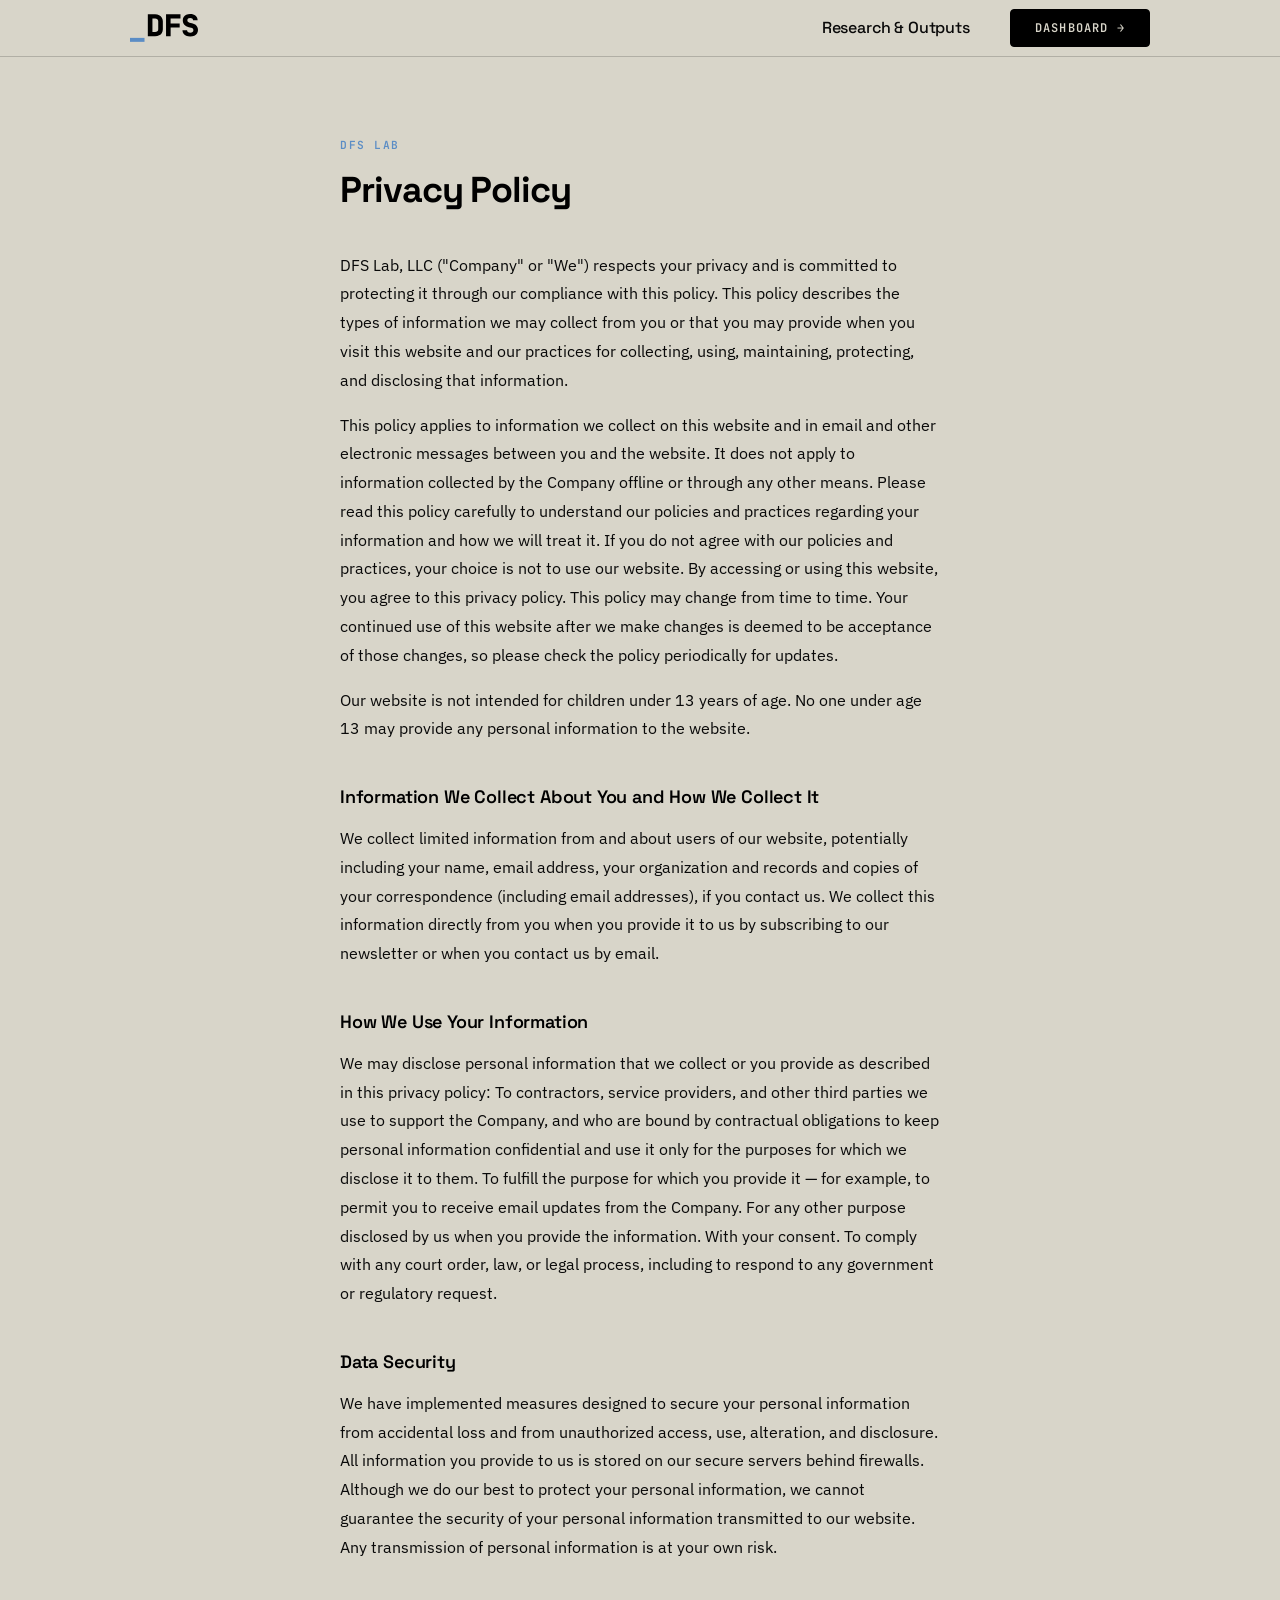
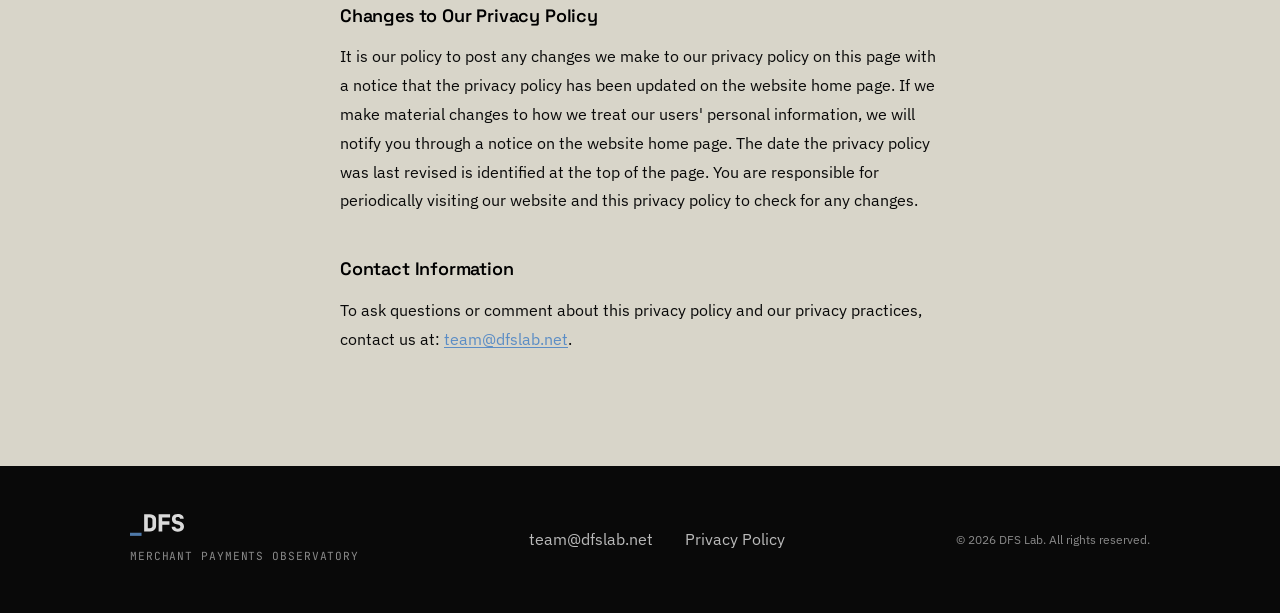
==== commit 9da259c0: "Make Dashboard button prominent and add to navbar sitewide Co-Authored-By: Claude Sonnet 4.6 <norepl" ====
--- a/privacy.html
+++ b/privacy.html
@@ -88,6 +88,7 @@
           </a>
           <div class="nav__links">
             <a href="research.html" class="nav__link">Research &amp; Outputs</a>
+            <a href="http://mpodashboard.dfslab.net/dashboard" class="btn btn--primary nav__cta" target="_blank" rel="noopener">Dashboard →</a>
           </div>
         </nav>
       </div>
--- a/style.css
+++ b/style.css
@@ -207,6 +207,12 @@
   outline: 2px solid var(--color-accent);
   outline-offset: 3px;
   border-radius: var(--radius-sm);
+}
+
+/* CTA button sitting inside the nav */
+.nav__cta {
+  margin-left: var(--sp-2);
+  padding: var(--sp-2) var(--sp-5);
 }
 
 /* Country sub-links in nav */
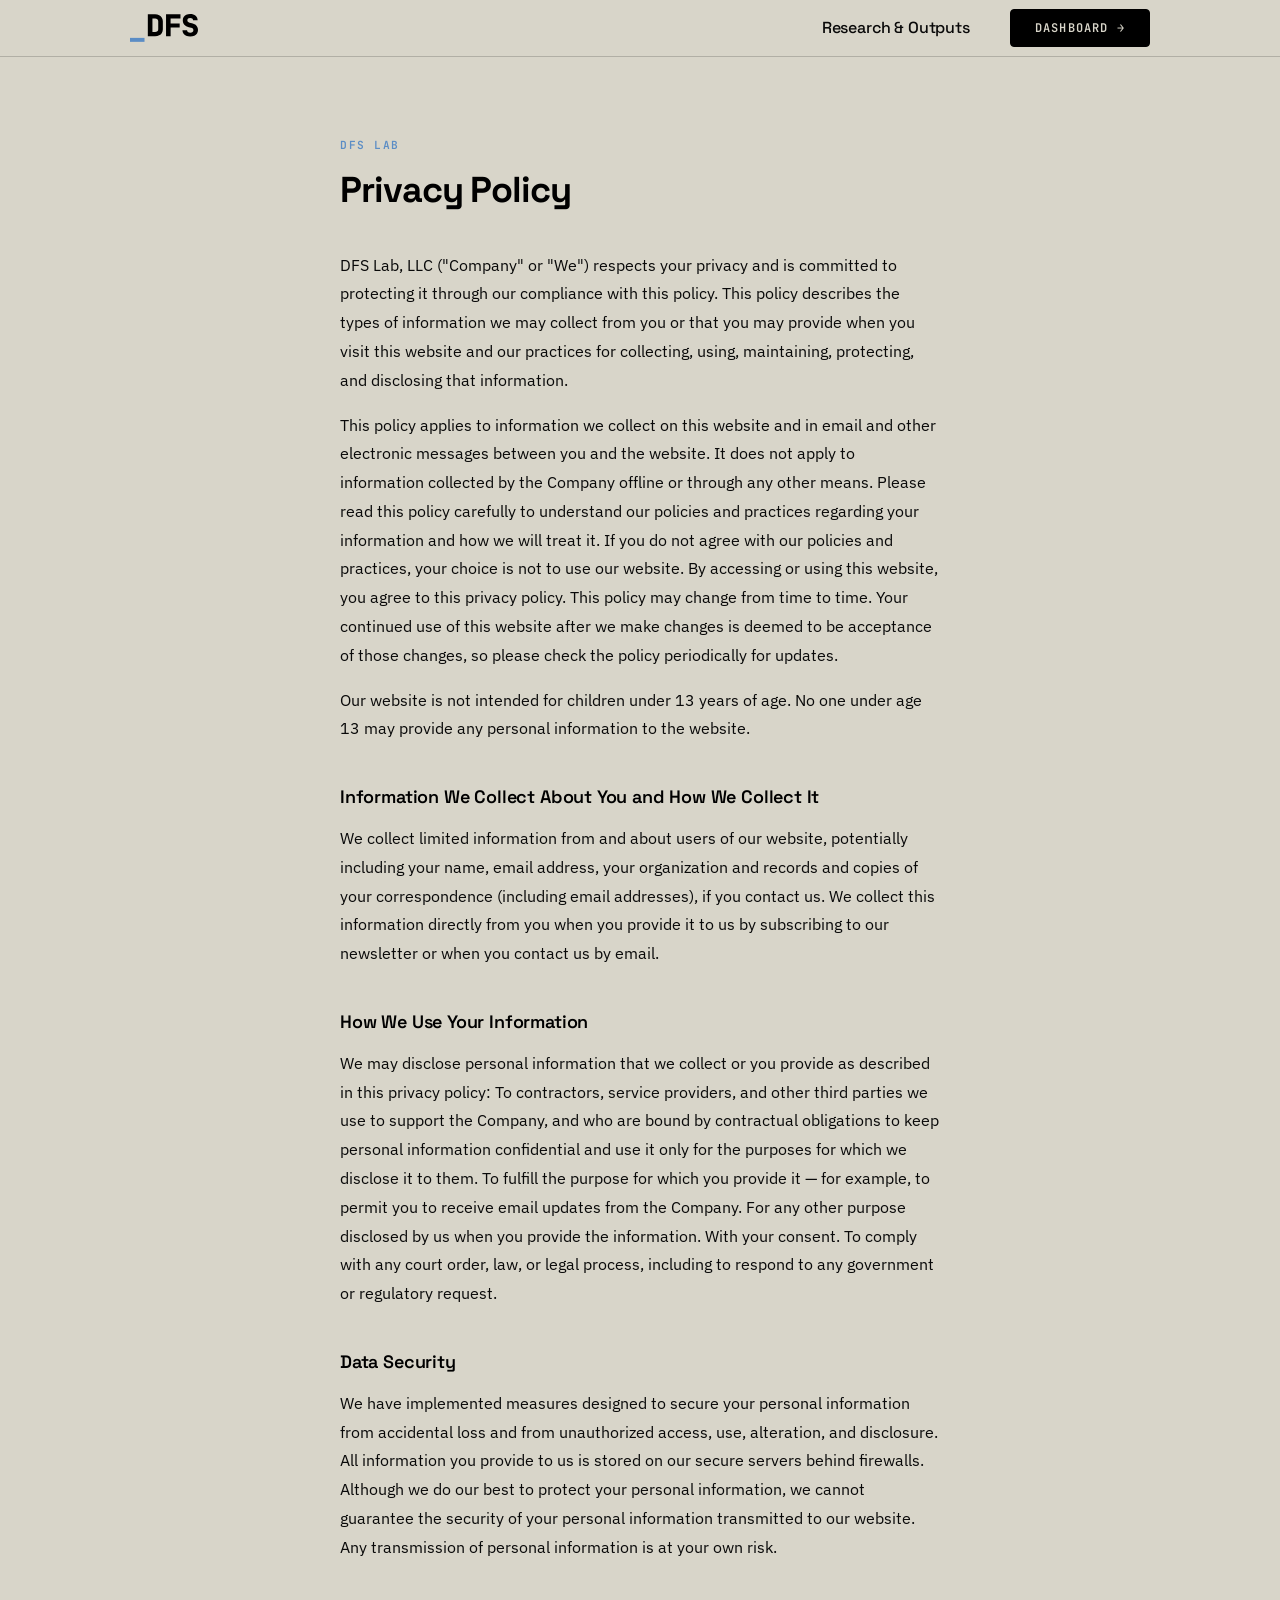
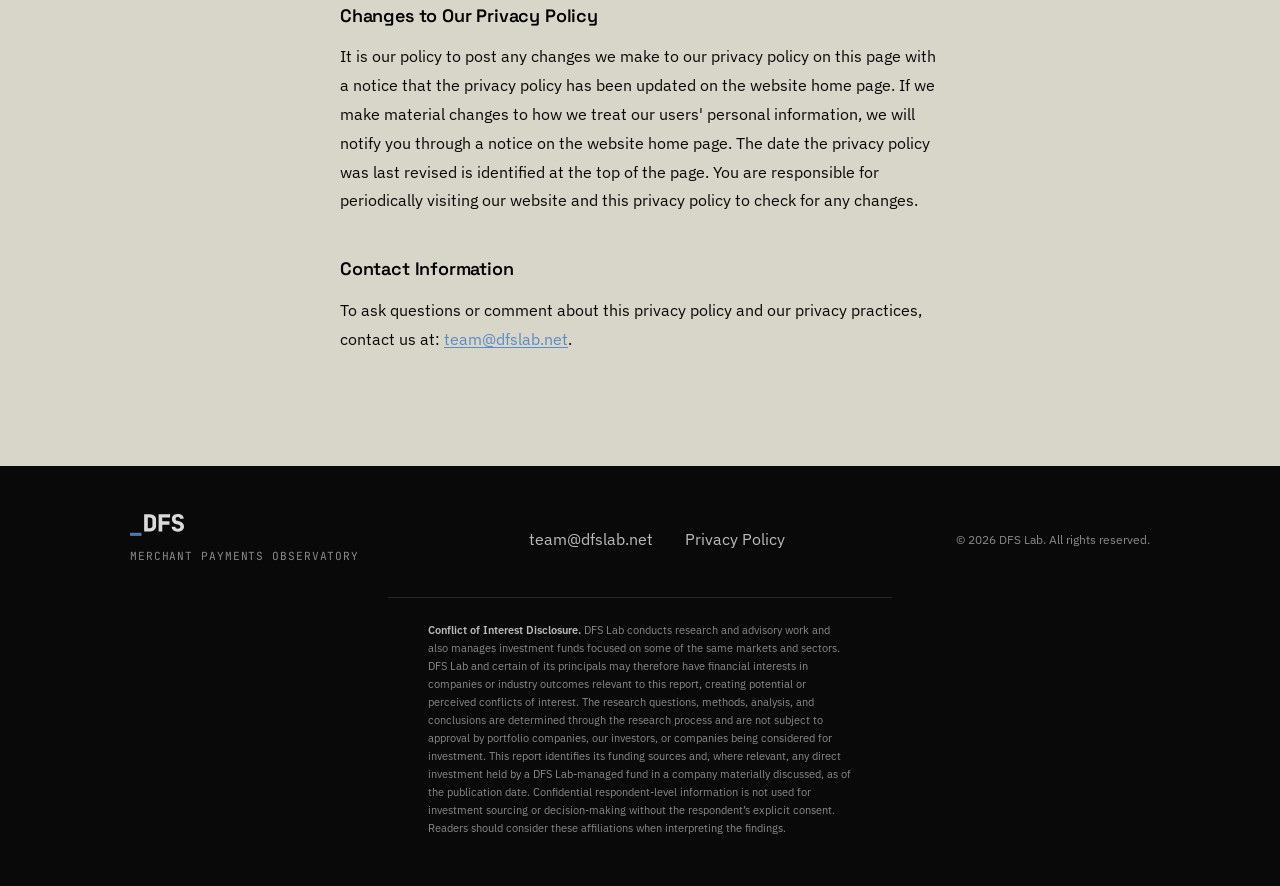
==== commit 838c80c6: "Update Nigeria flagship report to August 2026 revision, add COI disclosure Swap in the new Nigeria f" ====
--- a/privacy.html
+++ b/privacy.html
@@ -147,6 +147,28 @@
         </nav>
         <p class="footer__legal">&copy; 2026 DFS Lab. All rights reserved.</p>
       </div>
+
+      <div class="container footer__disclosure">
+        <p>
+          <strong>Conflict of Interest Disclosure.</strong> DFS Lab conducts
+          research and advisory work and also manages investment funds
+          focused on some of the same markets and sectors. DFS Lab and
+          certain of its principals may therefore have financial interests
+          in companies or industry outcomes relevant to this report,
+          creating potential or perceived conflicts of interest. The
+          research questions, methods, analysis, and conclusions are
+          determined through the research process and are not subject to
+          approval by portfolio companies, our investors, or companies
+          being considered for investment. This report identifies its
+          funding sources and, where relevant, any direct investment held
+          by a DFS Lab-managed fund in a company materially discussed, as
+          of the publication date. Confidential respondent-level
+          information is not used for investment sourcing or
+          decision-making without the respondent&rsquo;s explicit consent.
+          Readers should consider these affiliations when interpreting the
+          findings.
+        </p>
+      </div>
     </footer>
 
   </body>
--- a/style.css
+++ b/style.css
@@ -433,6 +433,18 @@
   letter-spacing: -0.005em;
 }
 
+.hero__text-link {
+  color: #FFFFFF;
+  text-decoration: underline;
+  text-underline-offset: 3px;
+  text-decoration-color: rgba(255, 255, 255, 0.45);
+  transition: text-decoration-color var(--transition);
+}
+
+.hero__text-link:hover {
+  text-decoration-color: rgba(255, 255, 255, 0.9);
+}
+
 .hero__ctas {
   display: flex;
   flex-wrap: wrap;
@@ -677,16 +689,76 @@
   .footer__legal { text-align: right; white-space: nowrap; }
 }
 
+.footer__disclosure {
+  margin-top: var(--sp-8);
+  padding-top: var(--sp-6);
+  border-top: 1px solid rgba(255, 255, 255, 0.12);
+  max-width: 72ch;
+  font-size: 0.7rem;
+  line-height: 1.6;
+  color: var(--mono-dark-muted);
+}
+
+.footer__disclosure strong {
+  color: var(--mono-dark-secondary);
+  font-weight: 600;
+}
+
 
 /* ============================================================
    MOBILE
    ============================================================ */
+
+/* Nav: hide country sub-links, tighten gap */
+@media (max-width: 639px) {
+  .nav__country-links {
+    display: none;
+  }
+
+  .nav__links {
+    gap: var(--sp-4);
+  }
+
+  .nav__cta {
+    margin-left: 0;
+    padding: var(--sp-2) var(--sp-4);
+  }
+
+  /* Shrink nav link text slightly so "Research & Outputs" + button fit */
+  .nav__link {
+    font-size: 0.875rem;
+  }
+}
+
+/* Very small screens: hide "Research & Outputs" text link, keep only Dashboard */
+@media (max-width: 400px) {
+  .nav__link {
+    display: none;
+  }
+}
+
 @media (max-width: 575px) {
   .hero {
     min-height: 85vh;
     padding-bottom: var(--sp-16);
     background-position: 60% 25%;
   }
+
+  /* Stack hero CTAs full-width on small phones */
+  .hero__ctas {
+    flex-direction: column;
+    align-items: stretch;
+  }
+
+  .hero__ctas .btn {
+    text-align: center;
+    justify-content: center;
+  }
+
+  /* Countries section: reduce padding */
+  .countries {
+    padding-block: var(--sp-12);
+  }
 }
 
 
